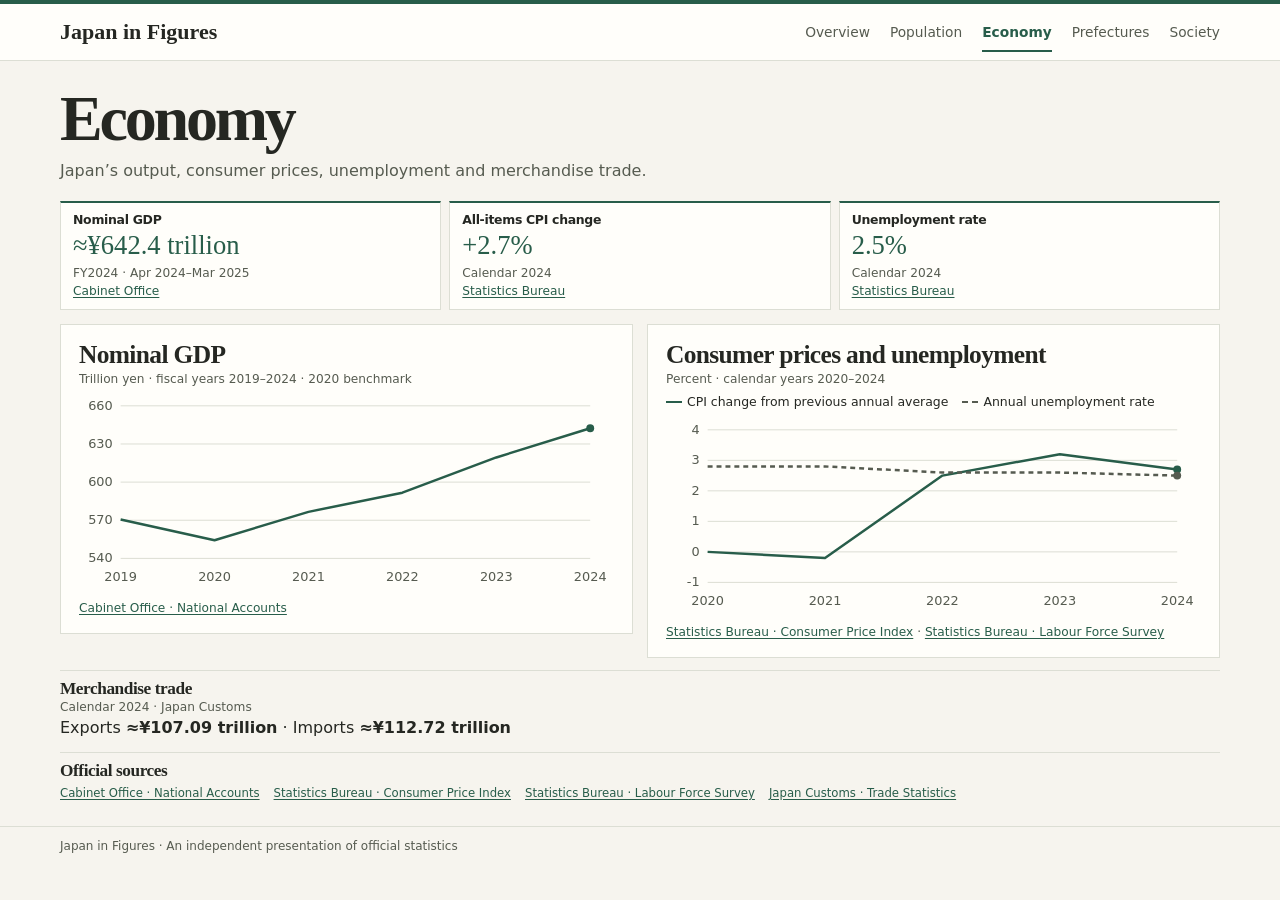
==== app/economy.html @ 13c0e50d "Add files via upload" ====
<!doctype html>
<html lang="en">
<head>
  <meta charset="utf-8">
  <meta name="viewport" content="width=device-width, initial-scale=1">
  <title>Economy | Japan in Figures</title>
  <link rel="stylesheet" href="style.css">
  <script type="module" src="main.js"></script>
</head>
<body>
<header class="masthead">
  <div class="wrap">
    <a class="brand" href="index.html">Japan in Figures</a>
    <nav class="site-nav" aria-label="Main navigation">
        <a href="index.html">Overview</a>
        <a href="population.html">Population</a>
        <a href="economy.html" aria-current="page">Economy</a>
        <a href="prefectures.html">Prefectures</a>
        <a href="society.html">Society</a>
    </nav>
  </div>
</header>
<main class="wrap" data-page="economy">
  <section class="intro">
    <h1>Economy</h1>
    <p>Japan’s output, consumer prices, unemployment and merchandise trade.</p>
  </section>
    <section id="economy-indicators" class="metrics three" aria-label="Key economic figures"></section>
    <div class="detail-grid">
      <figure class="panel">
        <h2>Nominal GDP</h2><p class="meta">Trillion yen · fiscal years 2019–2024 · 2020 benchmark</p>
        <div id="gdp-chart"></div><figcaption id="gdp-source"></figcaption>
      </figure>
      <figure class="panel">
        <h2>Consumer prices and unemployment</h2><p class="meta">Percent · calendar years 2020–2024</p>
        <p class="legend"><span>CPI change from previous annual average</span><span>Annual unemployment rate</span></p>
        <div id="rates-chart"></div><figcaption id="rates-sources"></figcaption>
      </figure>
    </div>
    <section class="sources" aria-labelledby="trade-title">
      <h2 id="trade-title">Merchandise trade</h2><p class="meta">Calendar 2024 · Japan Customs</p>
      <p>Exports <strong>≈¥107.09 trillion</strong> · Imports <strong>≈¥112.72 trillion</strong></p>
    </section>
  <section class="sources" aria-labelledby="sources-title">
    <h2 id="sources-title">Official sources</h2>
    <ul id="source-list"></ul>
  </section>
</main>
<footer class="footer"><div class="wrap">Japan in Figures · An independent presentation of official statistics</div></footer>
</body>
</html>
---- app/style.css ----
:root {
  color-scheme: light;
  --paper: #f6f4ee;
  --panel: #fffefa;
  --ink: #252722;
  --muted: #565b50;
  --rule: #dcded4;
  --accent: #285d4a;
  --wash: #e8efe8;
  font: 16px/1.5 system-ui, sans-serif;
}
* { box-sizing: border-box; }
body { margin: 0; background: var(--paper); color: var(--ink); }
a { color: var(--accent); text-underline-offset: .19em; }
a:hover { text-decoration-thickness: 2px; }
:focus-visible { outline: 2px solid var(--accent); outline-offset: 3px; }
.wrap { width: min(1160px, calc(100% - 64px)); margin-inline: auto; }
.masthead { border-top: 4px solid var(--accent); border-bottom: 1px solid var(--rule); background: var(--panel); }
.masthead .wrap { display: flex; justify-content: space-between; align-items: center; gap: 20px; min-height: 56px; }
.brand { font: bold 22px Georgia, serif; color: var(--ink); text-decoration: none; white-space: nowrap; }
.site-nav { display: flex; flex-wrap: wrap; gap: 4px 20px; }
.site-nav a { padding-block: 10px; font-size: .86rem; color: var(--muted); text-decoration: none; }
.site-nav a[aria-current] { color: var(--accent); font-weight: 700; box-shadow: inset 0 -2px var(--accent); }
main { padding-block: 22px 24px; }
h1, h2, h3, p, figure { margin: 0; }
h1, h2, h3 { font-family: Georgia, serif; line-height: 1.12; }
h1 { font-size: clamp(2.55rem, 5vw, 4rem); letter-spacing: -.05em; }
h2 { font-size: 1.59rem; letter-spacing: -.025em; }
h3 { font-size: 1.09rem; }
.intro { margin-bottom: 18px; }
.intro p { color: var(--muted); margin-top: 4px; }
.eyebrow { color: var(--accent); font-size: .7rem; letter-spacing: .12em; font-weight: 750; text-transform: uppercase; }
.intro .eyebrow { color: var(--accent); margin: 0 0 4px; }
.panel, .metric { border: 1px solid var(--rule); background-color: var(--panel); min-width: 0; }
.panel { padding: 16px 18px; }
.metrics { display: grid; grid-template-columns: repeat(5, minmax(0, 1fr)); gap: 8px; margin-block: 0 14px; }
.metrics.four { grid-template-columns: repeat(4, minmax(0, 1fr)); }
.metrics.three { grid-template-columns: repeat(3, minmax(0, 1fr)); }
.metric { padding: 9px 12px; border-top: 2px solid var(--accent); }
.metric h2 { font: 700 .78rem/1.3 system-ui, sans-serif; }
.value { margin-block: 3px; color: var(--accent); font: 1.66rem/1.12 Georgia, serif; font-variant-numeric: lining-nums tabular-nums; }
.meta, figcaption, .note { color: var(--muted); font-size: .76rem; }
.metric .meta { display: block; }
.dashboard { display: grid; grid-template-columns: minmax(0, 1.7fr) minmax(0, 1fr); gap: 14px; align-items: start; }
.stack { display: grid; gap: 12px; min-width: 0; }
.panel-heading { display: flex; flex-wrap: wrap; align-items: baseline; justify-content: space-between; gap: 3px 12px; margin-bottom: 4px; }
.endpoint { color: var(--accent); font-size: .81rem; font-weight: 680; }
.line-chart, .ranking-chart { width: 100%; display: block; overflow: visible; }
.overview-trend .line-chart { height: 214px; }
svg text { fill: var(--muted); font: 13px system-ui, sans-serif; font-variant-numeric: tabular-nums; }
.gridline { stroke: var(--rule); }
.chart-area, .bar-track { fill: var(--wash); }
.chart-line { stroke: var(--accent); stroke-width: 2.5; stroke-linejoin: round; fill: none; }
.chart-line.secondary-line { stroke: var(--muted); stroke-dasharray: 5 4; }
.chart-point { fill: var(--accent); }
.secondary-point { fill: var(--muted); }
.categories { display: grid; grid-template-columns: repeat(2, minmax(0, 1fr)); gap: 6px 8px; }
.categories a { border: 1px solid var(--rule); padding: 6px 9px; background: var(--panel); text-decoration: none; font-size: .83rem; }
.categories a:hover { background: var(--wash); }
.categories strong { display: block; }
.categories small { color: var(--muted); }
table { width: 100%; border-collapse: collapse; font-size: .86rem; }
th, td { padding: 6px 7px; border-bottom: 1px solid var(--rule); text-align: left; }
thead th { color: var(--muted); font-size: .73rem; }
.numeric { text-align: right; font-variant-numeric: tabular-nums; }
.cover-table th, .cover-table td { padding-block: 3px; }
.cover-table tbody tr:last-child > * { border-bottom: 0; }
.cover-bar { display: block; width: 100%; height: 5px; }
.full-link { display: inline-block; margin-top: 8px; font-weight: 680; font-size: .83rem; }
.sources { margin-top: 12px; padding-top: 8px; border-top: 1px solid var(--rule); }
.sources h2 { font-size: 1.08rem; }
.sources ul { display: flex; flex-wrap: wrap; gap: 2px 14px; list-style: none; margin: 4px 0 0; padding: 0; font-size: .73rem; }
.footer { color: var(--muted); font-size: .75rem; border-top: 1px solid var(--rule); padding-block: 10px; }
.detail-grid { display: grid; grid-template-columns: repeat(2, minmax(0, 1fr)); gap: 14px; align-items: start; }
.pref-grid { grid-template-columns: minmax(0, 1.65fr) minmax(0, 1fr); }
.panel figcaption, .panel .note { margin-top: 7px; }
.tools { display: flex; flex-wrap: wrap; align-items: end; gap: 8px 12px; margin-block: 10px; }
.tools label { display: grid; gap: 4px; font-size: .78rem; font-weight: 650; min-width: 0; }
.tools label:has(input) { flex: 1 1 175px; }
button, select, input { font: inherit; color: var(--ink); border: 1px solid #929b8e; background: var(--panel); padding: 7px 9px; border-radius: 3px; max-width: 100%; }
button { color: white; background: var(--accent); border-color: var(--accent); font-size: .85rem; cursor: pointer; }
button:disabled { opacity: .55; cursor: default; }
summary { cursor: pointer; font-weight: 650; color: var(--accent); }
details table { margin-top: 10px; }
.breakdown { display: grid; gap: 7px; margin-top: 10px; }
.breakdown div { display: flex; justify-content: space-between; gap: 10px; border-bottom: 1px solid var(--rule); padding-bottom: 5px; }
.legend { display: flex; flex-wrap: wrap; gap: 6px 14px; font-size: .78rem; margin-top: 5px; }
.legend span::before { display: inline-block; content: ''; width: 16px; border-top: 2px solid var(--accent); margin: 0 5px 3px 0; }
.legend span + span::before { border-top: 2px dashed var(--muted); }
.sr-only { position: absolute; width: 1px; height: 1px; padding: 0; margin: -1px; overflow: hidden; clip-path: inset(50%); white-space: nowrap; border: 0; }
@media (max-width: 800px) {
  .wrap { width: calc(100% - 36px); }
  .dashboard, .detail-grid, .pref-grid { grid-template-columns: minmax(0, 1fr); }
  .metrics, .metrics.four { grid-template-columns: repeat(3, minmax(0, 1fr)); }
  .overview-trend .line-chart { height: auto; }
}
@media (max-width: 560px) {
  .wrap { width: calc(100% - 28px); }
  .masthead .wrap { display: block; padding-top: 9px; }
  .site-nav { gap: 0 12px; }
  .site-nav a { font-size: .75rem; padding-block: 7px; }
  main { padding-top: 16px; }
  .metrics, .metrics.four, .metrics.three { grid-template-columns: repeat(2, minmax(0, 1fr)); }
  .metric { padding-inline: 9px; }
  .panel { padding-inline: 11px; }
  .value { font-size: 1.45rem; }
  td, th { padding-inline: 4px; }
  .ranking-chart { max-width: 390px; }
}
.age-chart { display: block; width: 100%; margin-top: 12px; }
.breakdown dd { margin: 0; }
.cover-table td:nth-child(3) { width: 33%; }
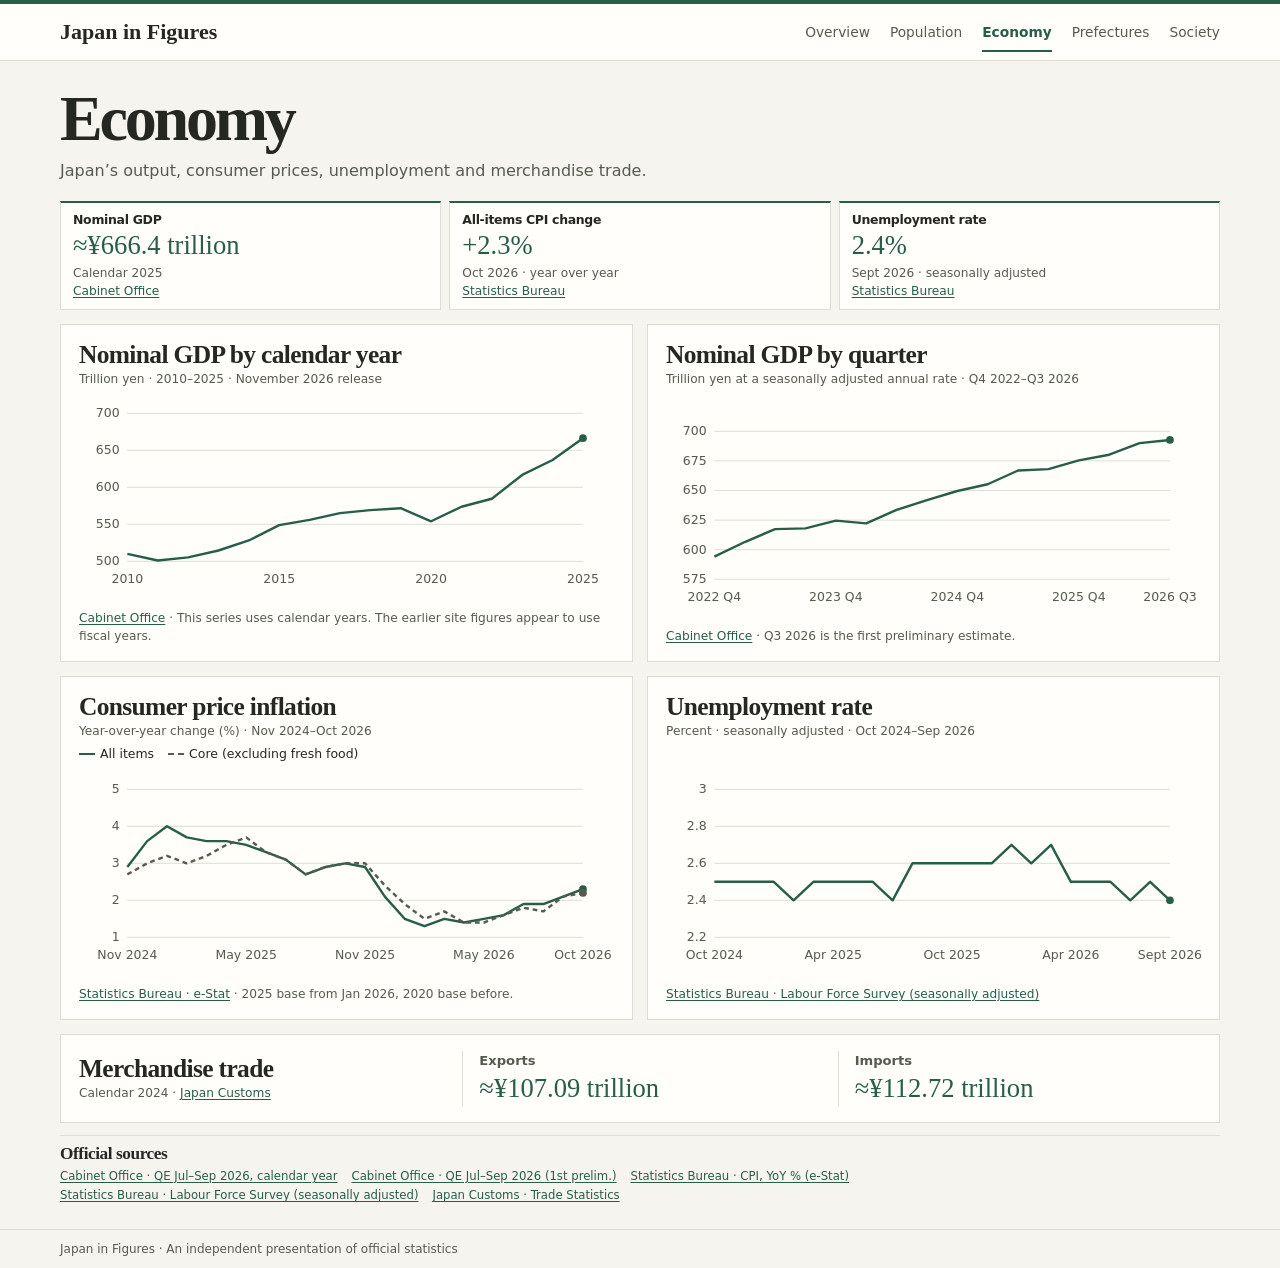
==== commit 57dd6759: "v2: multi-indicator prefectures, tile map, economy charts" ====
--- a/app/economy.html
+++ b/app/economy.html
@@ -26,20 +26,38 @@
     <p>Japan’s output, consumer prices, unemployment and merchandise trade.</p>
   </section>
     <section id="economy-indicators" class="metrics three" aria-label="Key economic figures"></section>
-    <div class="detail-grid">
+    <div class="detail-grid economy-charts">
       <figure class="panel">
-        <h2>Nominal GDP</h2><p class="meta">Trillion yen · fiscal years 2019–2024 · 2020 benchmark</p>
+        <h2>Nominal GDP by calendar year</h2>
+        <p class="meta">Trillion yen · 2010–2025 · November 2026 release</p>
         <div id="gdp-chart"></div><figcaption id="gdp-source"></figcaption>
       </figure>
       <figure class="panel">
-        <h2>Consumer prices and unemployment</h2><p class="meta">Percent · calendar years 2020–2024</p>
-        <p class="legend"><span>CPI change from previous annual average</span><span>Annual unemployment rate</span></p>
+        <h2>Nominal GDP by quarter</h2>
+        <p class="meta">Trillion yen at a seasonally adjusted annual rate · Q4 2022–Q3 2026</p>
+        <div id="gdp-quarterly-chart"></div><figcaption id="gdp-quarterly-source"></figcaption>
+      </figure>
+      <figure class="panel">
+        <h2>Consumer price inflation</h2>
+        <p class="meta">Year-over-year change (%) · Nov 2024–Oct 2026</p>
+        <p class="legend"><span>All items</span><span>Core (excluding fresh food)</span></p>
         <div id="rates-chart"></div><figcaption id="rates-sources"></figcaption>
       </figure>
+      <figure class="panel">
+        <h2>Unemployment rate</h2>
+        <p class="meta">Percent · seasonally adjusted · Oct 2024–Sep 2026</p>
+        <div id="unemployment-chart"></div><figcaption id="unemployment-source"></figcaption>
+      </figure>
     </div>
-    <section class="sources" aria-labelledby="trade-title">
-      <h2 id="trade-title">Merchandise trade</h2><p class="meta">Calendar 2024 · Japan Customs</p>
-      <p>Exports <strong>≈¥107.09 trillion</strong> · Imports <strong>≈¥112.72 trillion</strong></p>
+    <section class="panel trade-panel" aria-labelledby="trade-title">
+      <div>
+        <h2 id="trade-title">Merchandise trade</h2>
+        <p class="meta">Calendar 2024 · <a href="https://www.customs.go.jp/toukei/suii/html/nenbet.htm">Japan Customs</a></p>
+      </div>
+      <dl class="trade-values">
+        <div><dt>Exports</dt><dd class="value">≈¥107.09 trillion</dd></div>
+        <div><dt>Imports</dt><dd class="value">≈¥112.72 trillion</dd></div>
+      </dl>
     </section>
   <section class="sources" aria-labelledby="sources-title">
     <h2 id="sources-title">Official sources</h2>
--- a/app/style.css
+++ b/app/style.css
@@ -45,7 +45,7 @@
 .stack { display: grid; gap: 12px; min-width: 0; }
 .panel-heading { display: flex; flex-wrap: wrap; align-items: baseline; justify-content: space-between; gap: 3px 12px; margin-bottom: 4px; }
 .endpoint { color: var(--accent); font-size: .81rem; font-weight: 680; }
-.line-chart, .ranking-chart { width: 100%; display: block; overflow: visible; }
+.line-chart { width: 100%; display: block; overflow: visible; }
 .overview-trend .line-chart { height: 214px; }
 svg text { fill: var(--muted); font: 13px system-ui, sans-serif; font-variant-numeric: tabular-nums; }
 .gridline { stroke: var(--rule); }
@@ -54,25 +54,16 @@
 .chart-line.secondary-line { stroke: var(--muted); stroke-dasharray: 5 4; }
 .chart-point { fill: var(--accent); }
 .secondary-point { fill: var(--muted); }
-.categories { display: grid; grid-template-columns: repeat(2, minmax(0, 1fr)); gap: 6px 8px; }
-.categories a { border: 1px solid var(--rule); padding: 6px 9px; background: var(--panel); text-decoration: none; font-size: .83rem; }
-.categories a:hover { background: var(--wash); }
-.categories strong { display: block; }
-.categories small { color: var(--muted); }
 table { width: 100%; border-collapse: collapse; font-size: .86rem; }
 th, td { padding: 6px 7px; border-bottom: 1px solid var(--rule); text-align: left; }
 thead th { color: var(--muted); font-size: .73rem; }
 .numeric { text-align: right; font-variant-numeric: tabular-nums; }
-.cover-table th, .cover-table td { padding-block: 3px; }
-.cover-table tbody tr:last-child > * { border-bottom: 0; }
-.cover-bar { display: block; width: 100%; height: 5px; }
 .full-link { display: inline-block; margin-top: 8px; font-weight: 680; font-size: .83rem; }
 .sources { margin-top: 12px; padding-top: 8px; border-top: 1px solid var(--rule); }
 .sources h2 { font-size: 1.08rem; }
 .sources ul { display: flex; flex-wrap: wrap; gap: 2px 14px; list-style: none; margin: 4px 0 0; padding: 0; font-size: .73rem; }
 .footer { color: var(--muted); font-size: .75rem; border-top: 1px solid var(--rule); padding-block: 10px; }
 .detail-grid { display: grid; grid-template-columns: repeat(2, minmax(0, 1fr)); gap: 14px; align-items: start; }
-.pref-grid { grid-template-columns: minmax(0, 1.65fr) minmax(0, 1fr); }
 .panel figcaption, .panel .note { margin-top: 7px; }
 .tools { display: flex; flex-wrap: wrap; align-items: end; gap: 8px 12px; margin-block: 10px; }
 .tools label { display: grid; gap: 4px; font-size: .78rem; font-weight: 650; min-width: 0; }
@@ -90,7 +81,7 @@
 .sr-only { position: absolute; width: 1px; height: 1px; padding: 0; margin: -1px; overflow: hidden; clip-path: inset(50%); white-space: nowrap; border: 0; }
 @media (max-width: 800px) {
   .wrap { width: calc(100% - 36px); }
-  .dashboard, .detail-grid, .pref-grid { grid-template-columns: minmax(0, 1fr); }
+  .dashboard, .detail-grid { grid-template-columns: minmax(0, 1fr); }
   .metrics, .metrics.four { grid-template-columns: repeat(3, minmax(0, 1fr)); }
   .overview-trend .line-chart { height: auto; }
 }
@@ -105,8 +96,40 @@
   .panel { padding-inline: 11px; }
   .value { font-size: 1.45rem; }
   td, th { padding-inline: 4px; }
-  .ranking-chart { max-width: 390px; }
 }
 .age-chart { display: block; width: 100%; margin-top: 12px; }
 .breakdown dd { margin: 0; }
-.cover-table td:nth-child(3) { width: 33%; }
+
+.overview-dashboard { align-items: stretch; }
+.overview-indicators { margin-top: 12px; }
+.overview-trend {
+  display: flex;
+  flex-direction: column;
+}
+.overview-trend #population-trend { margin-block: auto; }
+
+.economy-charts { align-items: stretch; }
+.economy-charts figure { display: flex; flex-direction: column; }
+.economy-charts figure > div { margin-top: auto; padding-block: 8px; }
+.economy-charts .line-chart { height: clamp(145px, 22vh, 205px); }
+.trade-panel {
+  display: grid;
+  grid-template-columns: minmax(0, 1fr) minmax(0, 2fr);
+  align-items: center;
+  gap: 14px;
+  margin-top: 14px;
+}
+.trade-values { display: grid; grid-template-columns: repeat(2, minmax(0, 1fr)); gap: 12px; margin: 0; }
+.trade-values div { border-left: 1px solid var(--rule); padding-left: 16px; }
+.trade-values dt { color: var(--muted); font-size: .82rem; font-weight: 700; }
+.trade-values dd { margin-inline: 0; }
+.society-comparison table { margin-top: 12px; }
+.society-comparison th, .society-comparison td { padding-block: clamp(12px, 2vh, 20px); }
+.society-comparison tr > :last-child { padding-left: clamp(8px, 3vw, 44px); }
+
+@media (max-width: 560px) {
+  .economy-charts .line-chart { height: auto; }
+  .trade-panel { grid-template-columns: minmax(0, 1fr); }
+  .trade-values div { padding-left: 8px; }
+  .society-comparison table { font-size: .75rem; }
+}
